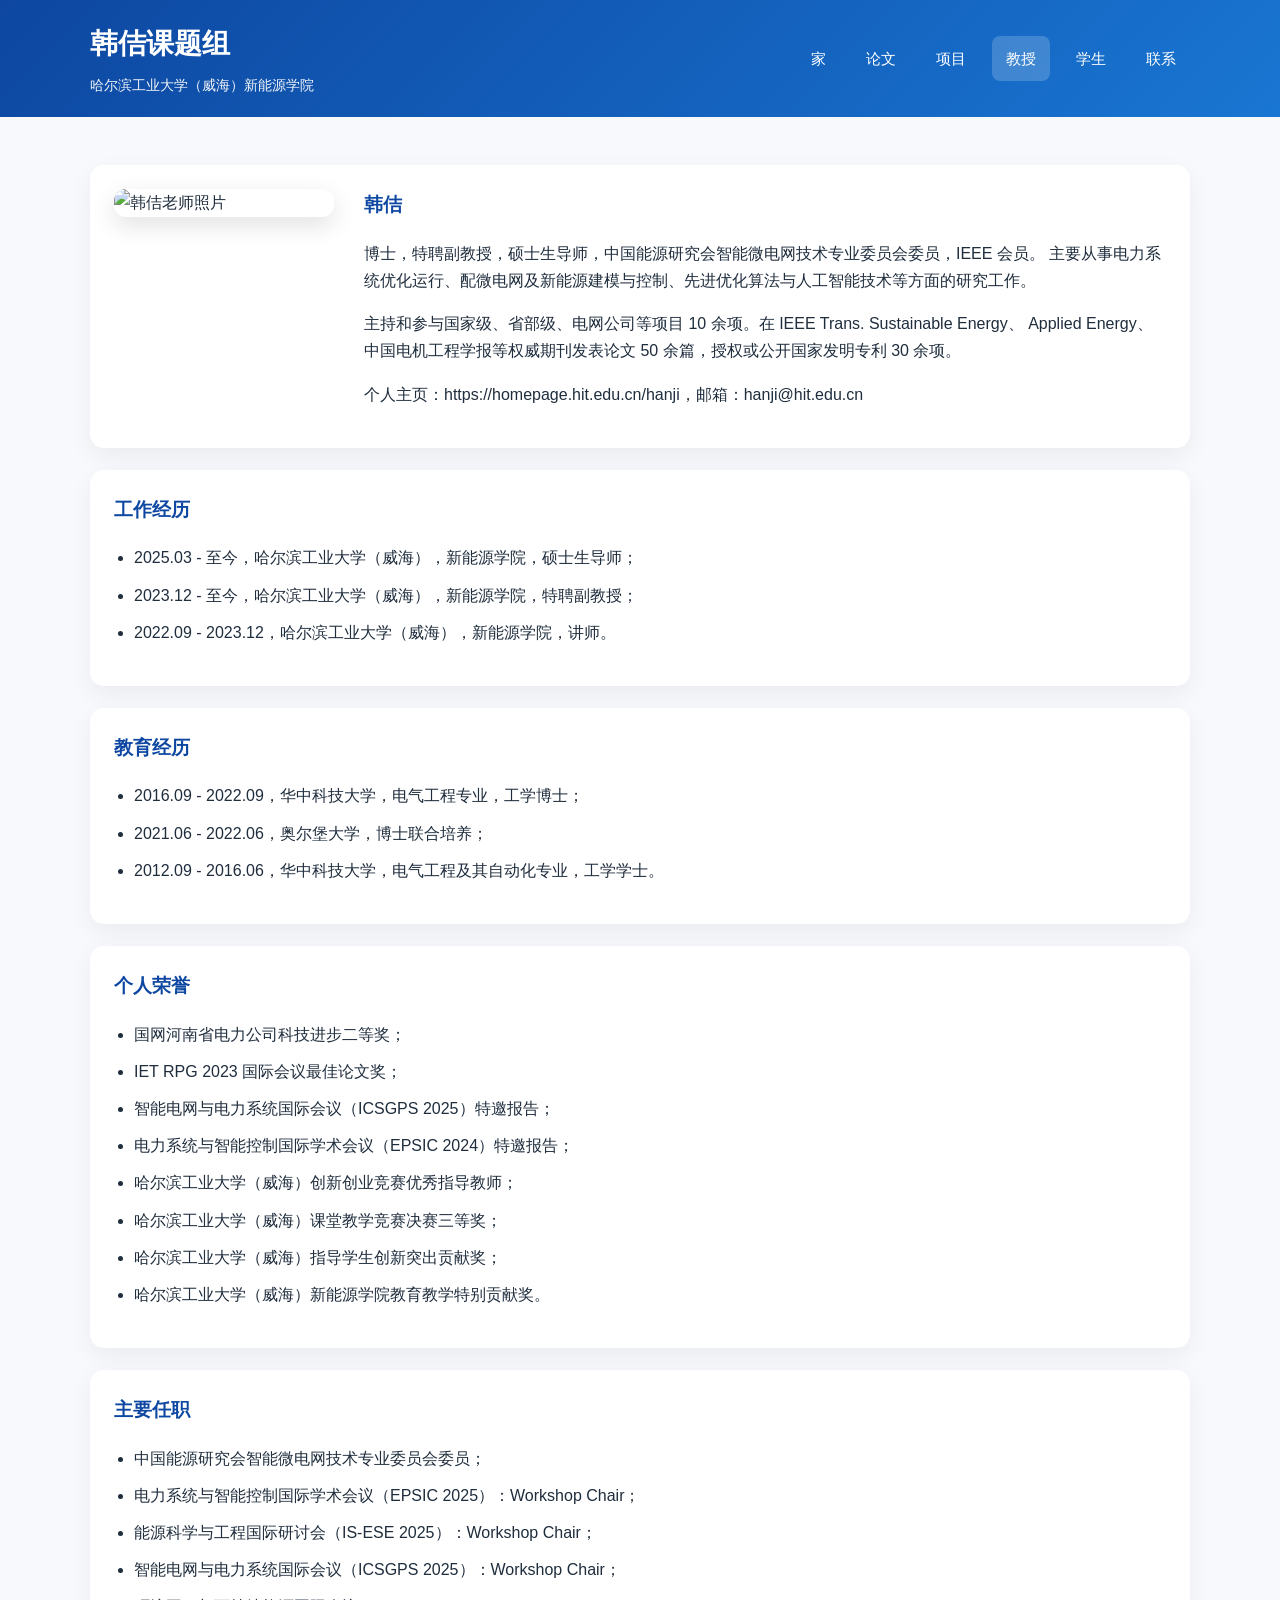
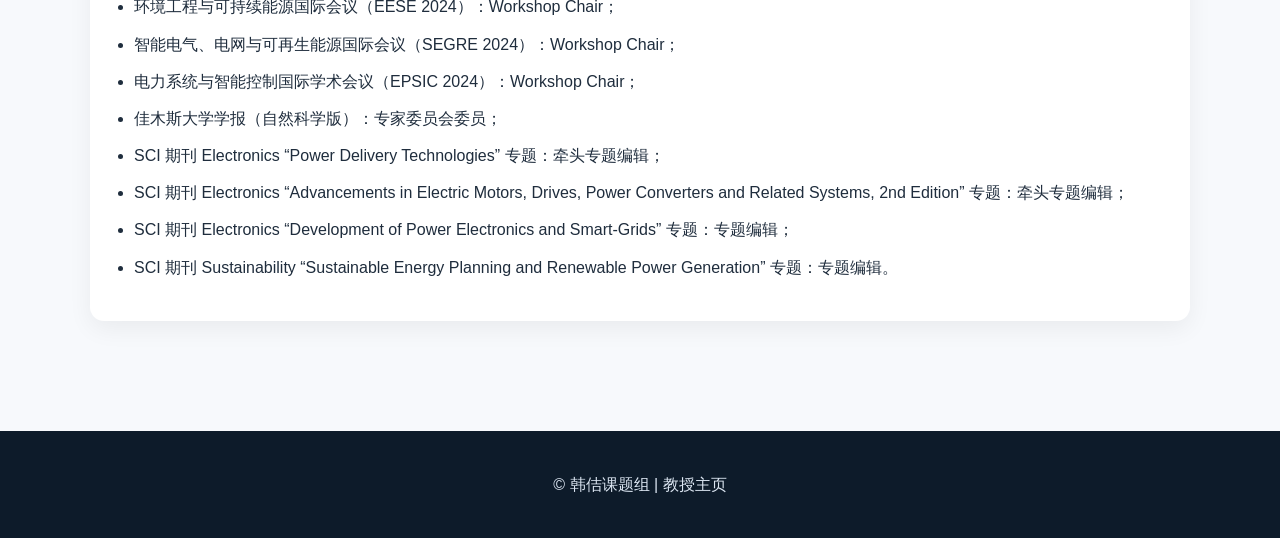
==== professor.html @ 92f31ebe "Update professor.html" ====
<!DOCTYPE html>
<html lang="zh-CN">
<head>
  <meta charset="UTF-8">
  <meta name="viewport" content="width=device-width, initial-scale=1.0">
  <title>韩佶课题组 - 教授</title>
  <link rel="stylesheet" href="style.css">
</head>
<body>
  <header>
    <div class="container topbar">
      <div class="logo">
        <h1>韩佶课题组</h1>
        <p>哈尔滨工业大学（威海）新能源学院</p>
      </div>
      <nav>
        <a href="index.html">家</a>
        <a href="papers.html">论文</a>
        <a href="projects.html">项目</a>
        <a class="active" href="professor.html">教授</a>
        <a href="students.html">学生</a>
        <a href="contact.html">联系</a>
      </nav>
    </div>
  </header>

  <section class="section">
    <div class="container">
      <div class="card professor-profile">
        <div class="professor-photo">
          <img src="images/showHP.png" alt="韩佶老师照片">
      </div>
      <div class="professor-info">
        <h3>韩佶</h3>
        <p>
          博士，特聘副教授，硕士生导师，中国能源研究会智能微电网技术专业委员会委员，IEEE 会员。
          主要从事电力系统优化运行、配微电网及新能源建模与控制、先进优化算法与人工智能技术等方面的研究工作。
        </p>
        <p>
          主持和参与国家级、省部级、电网公司等项目 10 余项。在 IEEE Trans. Sustainable Energy、
          Applied Energy、中国电机工程学报等权威期刊发表论文 50 余篇，授权或公开国家发明专利 30 余项。
        </p>
        <p>
          个人主页：https://homepage.hit.edu.cn/hanji，邮箱：hanji@hit.edu.cn
        </p>
      </div>
    </div>

      <div class="card">
        <h3>工作经历</h3>
        <ul>
          <li>2025.03 - 至今，哈尔滨工业大学（威海），新能源学院，硕士生导师；</li>
          <li>2023.12 - 至今，哈尔滨工业大学（威海），新能源学院，特聘副教授；</li>
          <li>2022.09 - 2023.12，哈尔滨工业大学（威海），新能源学院，讲师。</li>
        </ul>
      </div>

      <div class="card">
        <h3>教育经历</h3>
        <ul>
          <li>2016.09 - 2022.09，华中科技大学，电气工程专业，工学博士；</li>
          <li>2021.06 - 2022.06，奥尔堡大学，博士联合培养；</li>
          <li>2012.09 - 2016.06，华中科技大学，电气工程及其自动化专业，工学学士。</li>
        </ul>
      </div>

      <div class="card">
        <h3>个人荣誉</h3>
        <ul>
          <li>国网河南省电力公司科技进步二等奖；</li>
          <li>IET RPG 2023 国际会议最佳论文奖；</li>
          <li>智能电网与电力系统国际会议（ICSGPS 2025）特邀报告；</li>
          <li>电力系统与智能控制国际学术会议（EPSIC 2024）特邀报告；</li>
          <li>哈尔滨工业大学（威海）创新创业竞赛优秀指导教师；</li>
          <li>哈尔滨工业大学（威海）课堂教学竞赛决赛三等奖；</li>
          <li>哈尔滨工业大学（威海）指导学生创新突出贡献奖；</li>
          <li>哈尔滨工业大学（威海）新能源学院教育教学特别贡献奖。</li>
        </ul>
      </div>

      <div class="card">
        <h3>主要任职</h3>
        <ul>
          <li>中国能源研究会智能微电网技术专业委员会委员；</li>
          <li>电力系统与智能控制国际学术会议（EPSIC 2025）：Workshop Chair；</li>
          <li>能源科学与工程国际研讨会（IS-ESE 2025）：Workshop Chair；</li>
          <li>智能电网与电力系统国际会议（ICSGPS 2025）：Workshop Chair；</li>
          <li>环境工程与可持续能源国际会议（EESE 2024）：Workshop Chair；</li>
          <li>智能电气、电网与可再生能源国际会议（SEGRE 2024）：Workshop Chair；</li>
          <li>电力系统与智能控制国际学术会议（EPSIC 2024）：Workshop Chair；</li>
          <li>佳木斯大学学报（自然科学版）：专家委员会委员；</li>
          <li>SCI 期刊 Electronics “Power Delivery Technologies” 专题：牵头专题编辑；</li>
          <li>SCI 期刊 Electronics “Advancements in Electric Motors, Drives, Power Converters and Related Systems, 2nd Edition” 专题：牵头专题编辑；</li>
          <li>SCI 期刊 Electronics “Development of Power Electronics and Smart-Grids” 专题：专题编辑；</li>
          <li>SCI 期刊 Sustainability “Sustainable Energy Planning and Renewable Power Generation” 专题：专题编辑。</li>
        </ul>
      </div>
    </div>
  </section>

  <footer class="footer">
    <div class="container">
      <p>© 韩佶课题组 | 教授主页</p>
    </div>
  </footer>
</body>
</html>
---- style.css ----
* {
  box-sizing: border-box;
}

body {
  margin: 0;
  font-family: "Microsoft YaHei", "PingFang SC", Arial, sans-serif;
  background: #f7f9fc;
  color: #1f2d3d;
  line-height: 1.7;
}

a {
  text-decoration: none;
  color: #0b5ed7;
}

header {
  background: linear-gradient(135deg, #0d47a1, #1976d2);
  color: white;
  padding: 20px 0;
}

.container {
  width: 90%;
  max-width: 1100px;
  margin: 0 auto;
}

.topbar {
  display: flex;
  justify-content: space-between;
  align-items: center;
  gap: 20px;
  flex-wrap: wrap;
}

.logo h1 {
  margin: 0;
  font-size: 28px;
}

.logo p {
  margin: 6px 0 0;
  font-size: 14px;
  opacity: 0.95;
}

nav {
  display: flex;
  gap: 12px;
  flex-wrap: wrap;
}

nav a {
  color: white;
  padding: 10px 14px;
  border-radius: 8px;
  transition: 0.25s;
  font-size: 15px;
}

nav a:hover,
nav a.active {
  background: rgba(255, 255, 255, 0.18);
}

.hero {
  padding: 60px 0;
  background: white;
}

.hero h2 {
  font-size: 38px;
  margin-bottom: 16px;
  color: #0d47a1;
}

.hero p {
  font-size: 18px;
  color: #445;
  max-width: 850px;
}

.section {
  padding: 48px 0;
}

.card {
  background: white;
  border-radius: 14px;
  padding: 24px;
  box-shadow: 0 8px 24px rgba(0, 0, 0, 0.06);
  margin-bottom: 22px;
}

.card h3 {
  margin-top: 0;
  color: #0d47a1;
}

.grid {
  display: grid;
  grid-template-columns: repeat(auto-fit, minmax(280px, 1fr));
  gap: 20px;
}

.tag {
  display: inline-block;
  background: #e3f2fd;
  color: #0d47a1;
  padding: 6px 12px;
  border-radius: 999px;
  font-size: 13px;
  margin: 4px 8px 4px 0;
}

ul {
  padding-left: 20px;
}

li {
  margin-bottom: 10px;
}

.button {
  display: inline-block;
  background: #1976d2;
  color: white;
  padding: 10px 18px;
  border-radius: 10px;
  margin-top: 10px;
  transition: 0.25s;
}

.button:hover {
  background: #0d47a1;
}

.footer {
  background: #0d1b2a;
  color: #dce6f2;
  text-align: center;
  padding: 24px 0;
  margin-top: 40px;
}

.notice {
  background: #fff8e1;
  border-left: 5px solid #ffb300;
  padding: 16px;
  border-radius: 10px;
}

.timeline-item {
  padding: 14px 0;
  border-bottom: 1px solid #e8eef5;
}

.timeline-item:last-child {
  border-bottom: none;
}

.small {
  color: #667;
  font-size: 14px;
}

.student-card {
  background: white;
  border-radius: 14px;
  padding: 22px;
  box-shadow: 0 8px 24px rgba(0, 0, 0, 0.06);
}

.student-card h3 {
  margin-top: 0;
  color: #0d47a1;
}

.back-link {
  display: inline-block;
  margin-bottom: 20px;
  font-weight: bold;
}

.highlight {
  color: #d32f2f;
  font-weight: bold;
}

.professor-profile {
  display: flex;
  gap: 30px;
  align-items: flex-start;
  flex-wrap: wrap;
}

.professor-photo img {
  width: 220px;
  border-radius: 12px;
  box-shadow: 0 8px 24px rgba(0, 0, 0, 0.12);
  display: block;
}

.professor-info {
  flex: 1;
  min-width: 260px;
}
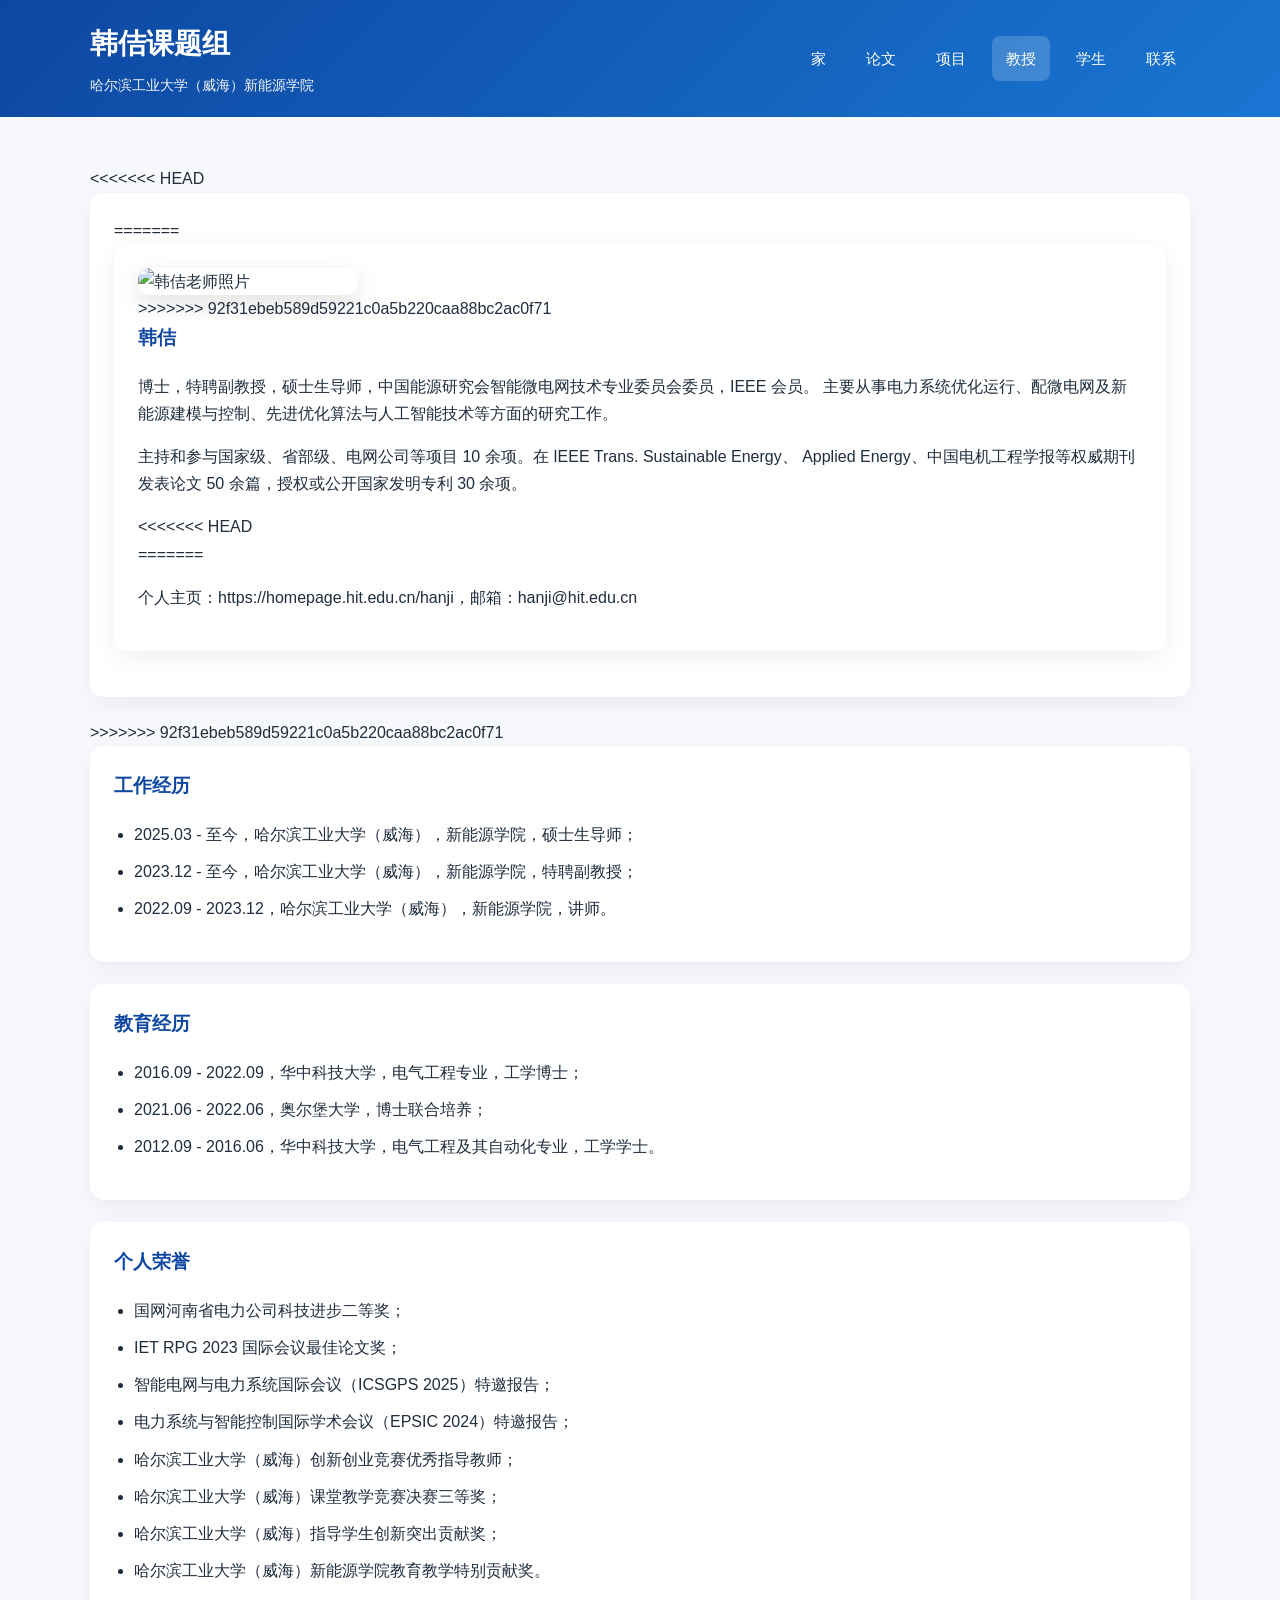
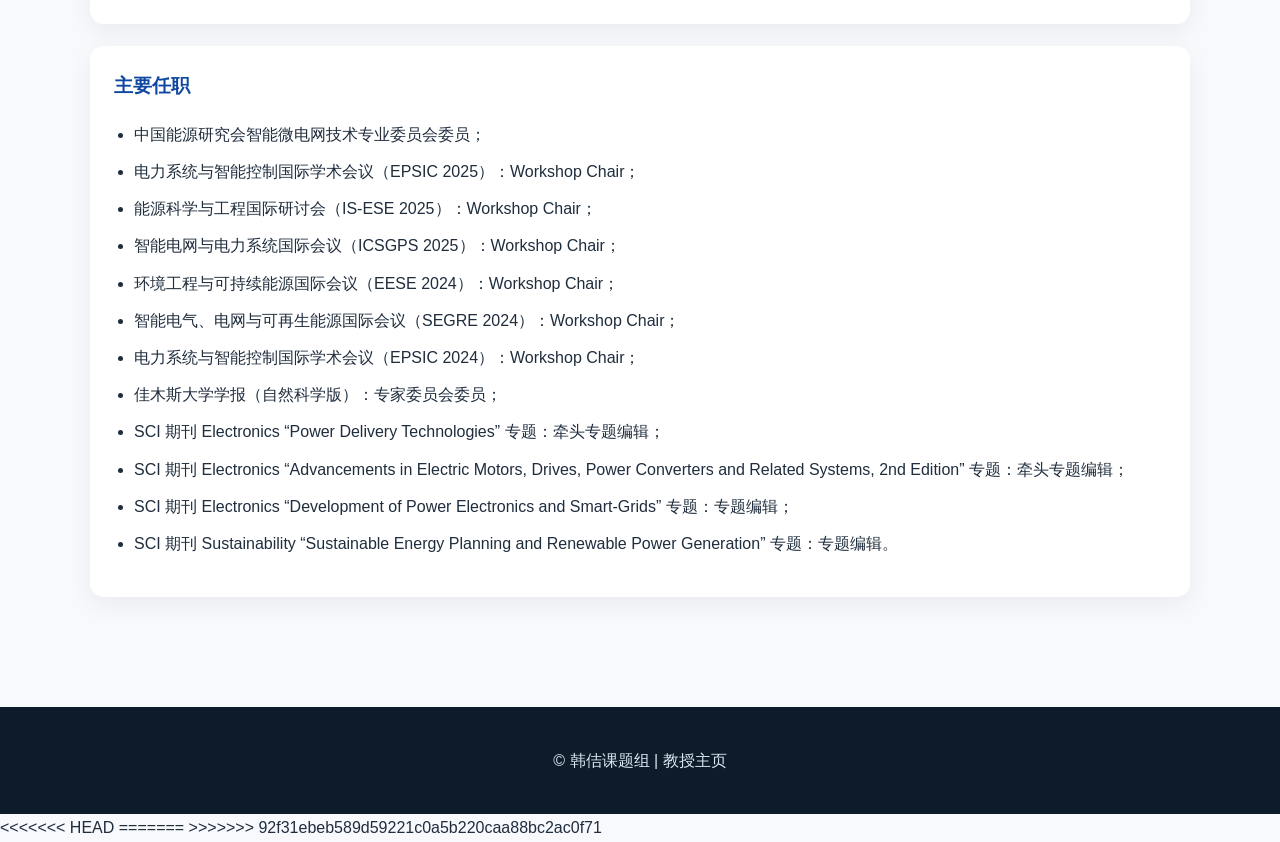
==== commit 2c2c4f85: "merge" ====
--- a/professor.html
+++ b/professor.html
@@ -26,11 +26,15 @@
 
   <section class="section">
     <div class="container">
+<<<<<<< HEAD
+      <div class="card">
+=======
       <div class="card professor-profile">
         <div class="professor-photo">
           <img src="images/showHP.png" alt="韩佶老师照片">
       </div>
       <div class="professor-info">
+>>>>>>> 92f31ebeb589d59221c0a5b220caa88bc2ac0f71
         <h3>韩佶</h3>
         <p>
           博士，特聘副教授，硕士生导师，中国能源研究会智能微电网技术专业委员会委员，IEEE 会员。
@@ -40,11 +44,15 @@
           主持和参与国家级、省部级、电网公司等项目 10 余项。在 IEEE Trans. Sustainable Energy、
           Applied Energy、中国电机工程学报等权威期刊发表论文 50 余篇，授权或公开国家发明专利 30 余项。
         </p>
+<<<<<<< HEAD
+      </div>
+=======
         <p>
           个人主页：https://homepage.hit.edu.cn/hanji，邮箱：hanji@hit.edu.cn
         </p>
       </div>
     </div>
+>>>>>>> 92f31ebeb589d59221c0a5b220caa88bc2ac0f71
 
       <div class="card">
         <h3>工作经历</h3>
@@ -104,4 +112,8 @@
     </div>
   </footer>
 </body>
+<<<<<<< HEAD
 </html>
+=======
+</html>
+>>>>>>> 92f31ebeb589d59221c0a5b220caa88bc2ac0f71
--- a/style.css
+++ b/style.css
@@ -187,6 +187,9 @@
 .highlight {
   color: #d32f2f;
   font-weight: bold;
+<<<<<<< HEAD
+}
+=======
 }
 
 .professor-profile {
@@ -207,3 +210,4 @@
   flex: 1;
   min-width: 260px;
 }
+>>>>>>> 92f31ebeb589d59221c0a5b220caa88bc2ac0f71
